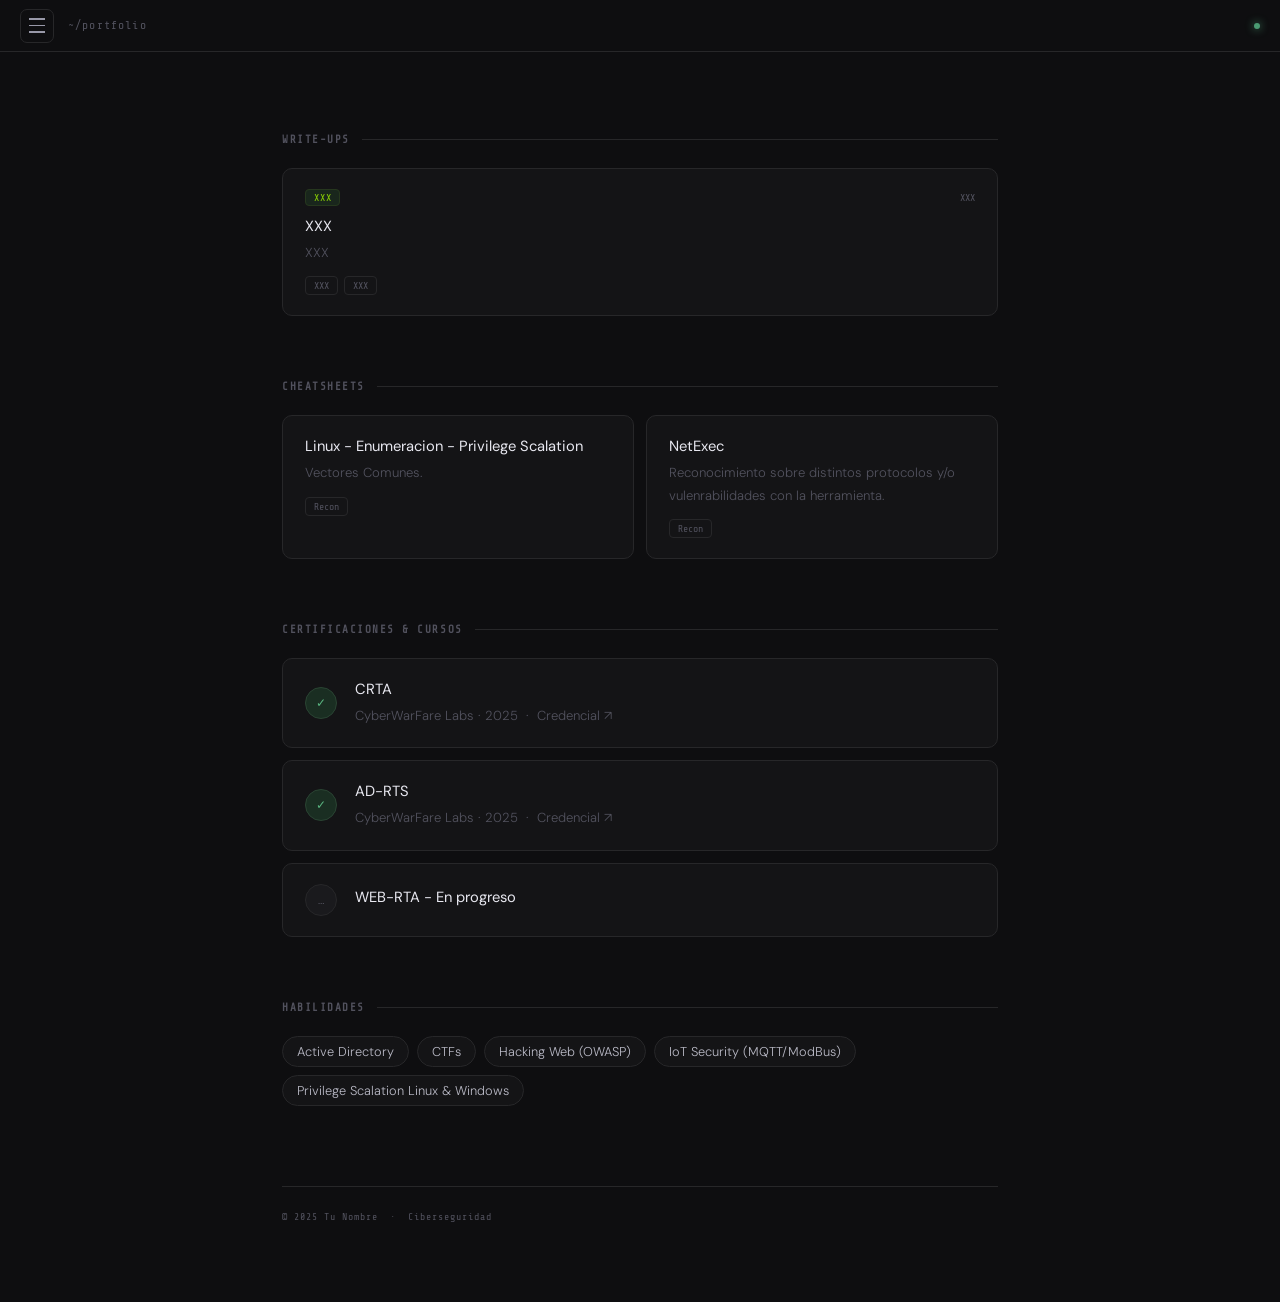
==== index.html @ 37f52266 "Actualizar index.html" ====
<!DOCTYPE html>
<html lang="es">
<head>
  <meta charset="UTF-8" />
  <meta name="viewport" content="width=device-width, initial-scale=1.0"/>
  <title>Cybersecurity Portfolio</title>
  <link href="https://fonts.googleapis.com/css2?family=Share+Tech+Mono&family=DM+Sans:wght@300;400;500&display=swap" rel="stylesheet"/>
  <link rel="stylesheet" href="style.css"/>
</head>
<body>

<!-- HEADER -->
<header>
  <button id="toggle-btn" aria-label="Toggle sidebar">
    <span></span><span></span><span></span>
  </button>
  <span class="header-title">~/portfolio</span>
  <span class="header-dot" title="Disponible"></span>
</header>

<!-- OVERLAY MÓVIL -->
<div id="overlay"></div>
l
<!-- SIDEBAR — perfil completo aquí -->
<aside id="sidebar">

  <!-- Foto + datos personales -->
  <div class="profile-block">
    <div class="avatar-wrap">
      <!-- Cambia src por tu foto: ./foto.jpg o un URL directo -->
      <img href="https://share.google/VNm0wyT3FDMTx9y7B" alt="Avatar" id="avatar" />
    </div>
    <p class="profile-name">zeta</p>
    <p class="profile-role">Student · Cybersecurity Engineering</p>
    <p class="profile-bio">
      Red Team | CTF Player | CCNA | CRTA | AD-RTS | CRT-ID | CRT-COI | Prolab Dante, MiniProlab Mythical
    </p>
  </div>

  <div class="sidebar-divider"></div>

  <!-- Navegación interna -->
  <div class="sidebar-section">
    <p class="sidebar-label">Contenido</p>
    <ul class="sidebar-nav">
      <li><a href="#writeups"        class="nav-link"><span class="ico">✦</span> Write-ups</a></li>
      <li><a href="#cheatsheets"     class="nav-link"><span class="ico">✦</span> Cheatsheets</a></li>
      <li><a href="#certificaciones" class="nav-link"><span class="ico">✦</span> Certificaciones</a></li>
      <li><a href="#habilidades"     class="nav-link"><span class="ico">✦</span> Habilidades</a></li>
    </ul>
  </div>

  <div class="sidebar-divider"></div>

  <!-- Perfiles externos -->
  <div class="sidebar-section">
    <p class="sidebar-label">Perfiles</p>
    <ul class="sidebar-nav">
      <li><a href="https://github.com/ctrl-zeta" target="_blank"><span class="ico ext">↗</span> GitHub</a></li>
      <li><a href="https://linkedin.com/in/zabarburuluis" target="_blank"><span class="ico ext">↗</span> LinkedIn</a></li>
      <li><a href="https://tryhackme.com/p/xyzeta" target="_blank"><span class="ico ext">↗</span> TryHackMe</a></li>
      <li><a href="https://app.hackthebox.com/public/users/2377387" target="_blank"><span class="ico ext">↗</span> HackTheBox</a></li>
    </ul>

  <div class="sidebar-divider"></div>

  <!-- Contacto rápido -->
  <div class="sidebar-section">
    <p class="sidebar-label">Contacto</p>
    <ul class="sidebar-nav">
        <li><a href="mailto:zabarburuargomedaluis@gmail.com"><span class="ico ext"></span>zabarburuargoemdaluis@gmail.com</a></li>
    </ul>
  </div>



</aside>

<!-- CONTENIDO PRINCIPAL -->
<div id="layout">
  <main id="main">

    <!-- WRITE-UPS -->
    <section class="section fade-in" id="writeups">
      <h2 class="section-title">Write-ups</h2>
      <div class="card-grid">

        <a class="card card-link" href="#" target="_blank">
          <div class="card-header">
            <span class="card-platform htb">XXX</span>
            <span class="card-date">XXX</span>
          </div>
          <p class="card-title">XXX</p>
          <p class="card-desc">XXX</p>
          <div class="card-tags">
            <span class="tag">XXX</span>
            <span class="tag">XXX</span>
          </div>
        </a>

      </div>
    </section>

    <!-- CHEATSHEETS -->
    <section class="section fade-in" id="cheatsheets">
      <h2 class="section-title">Cheatsheets</h2>
      <div class="card-grid cols-2">

        <a class="card card-link" href="linux.md" target="_blank">
          <p class="card-title">Linux - Enumeracion - Privilege Scalation</p>
          <p class="card-desc">Vectores Comunes.</p>
          <div class="card-tags"><span class="tag">Recon</span></div>
        </a>

        <a class="card card-link" href="#" target="_blank">
          <p class="card-title">NetExec</p>
          <p class="card-desc">Reconocimiento sobre distintos protocolos y/o vulenrabilidades con la herramienta.</p>
          <div class="card-tags"><span class="tag">Recon</span></div>
        </a>

      </div>
    </section>

    <!-- CERTIFICACIONES -->
    <section class="section fade-in" id="certificaciones">
      <h2 class="section-title">Certificaciones &amp; Cursos</h2>
      <div class="card-grid">

        <div class="card cert-card">
          <span class="cert-badge done">✓</span>
          <div class="cert-right">
            <p class="card-title">CRTA</p>
            <p class="card-desc">CyberWarFare Labs · 2025 &nbsp;·&nbsp; <a href="https://labs.cyberwarfare.live/credential/achievement/68eefeb2cd29f547b669f346" target="_blank" class="cert-link">Credencial ↗</a></p>
          </div>
        </div>

                <div class="card cert-card">
          <span class="cert-badge done">✓</span>
          <div class="cert-right">
            <p class="card-title">AD-RTS</p>
            <p class="card-desc">CyberWarFare Labs · 2025 &nbsp;·&nbsp; <a href="https://labs.cyberwarfare.live/credential/achievement/68e93be6af628a804cb2995f" target="_blank" class="cert-link">Credencial ↗</a></p>
          </div>
        </div>

        <div class="card cert-card">
          <span class="cert-badge pending">…</span>
          <div class="cert-right">
            <p class="card-title">WEB-RTA - En progreso</p>
            <p class="card-desc"></p>
          </div>
        </div>

      </div>
    </section>

    <!-- HABILIDADES -->
    <section class="section fade-in" id="habilidades">
      <h2 class="section-title">Habilidades</h2>
      <div class="skill-list">
        <span class="skill-chip">Active Directory</span>
        <span class="skill-chip">CTFs</span>
        <span class="skill-chip">Hacking Web (OWASP)</span>
        <span class="skill-chip">IoT Security (MQTT/ModBus)</span>
        <span class="skill-chip">Privilege Scalation Linux &amp; Windows</span>
      </div>
    </section>

    <footer>
      <p>© 2025 Tu Nombre &nbsp;·&nbsp; Ciberseguridad</p>
    </footer>

  </main>
</div>

<script src="main.js"></script>
</body>
</html>
---- style.css ----
/* ══════════════════════════════════════
   style.css — Portfolio Ciberseguridad
   ══════════════════════════════════════ */

:root {
  --bg:        #0e0e10;
  --surface:   #141416;
  --surface2:  #1a1a1d;
  --border:    #272729;
  --muted:     #52525e;
  --text:      #b8b8c4;
  --bright:    #e8e8f0;
  --accent:    #9898a8;
  --green:     #4a9a72;
  --sidebar-w: 268px;
  --header-h:  52px;
  --ease:      cubic-bezier(.4, 0, .2, 1);
}

*, *::before, *::after { box-sizing: border-box; margin: 0; padding: 0; }

html { scroll-behavior: smooth; }

body {
  background: var(--bg);
  color: var(--text);
  font-family: 'DM Sans', sans-serif;
  font-weight: 300;
  min-height: 100vh;
  overflow-x: hidden;
}

/* ── SCROLLBAR ── */
::-webkit-scrollbar { width: 4px; }
::-webkit-scrollbar-track { background: transparent; }
::-webkit-scrollbar-thumb { background: var(--border); border-radius: 2px; }

/* ─────────────────────────────
   HEADER
───────────────────────────── */
header {
  position: fixed;
  top: 0; left: 0; right: 0;
  height: var(--header-h);
  background: var(--bg);
  border-bottom: 1px solid var(--border);
  display: flex;
  align-items: center;
  padding: 0 20px;
  gap: 14px;
  z-index: 100;
  backdrop-filter: blur(8px);
}

#toggle-btn {
  background: none;
  border: 1px solid var(--border);
  border-radius: 7px;
  width: 34px; height: 34px;
  cursor: pointer;
  display: flex;
  flex-direction: column;
  justify-content: center;
  align-items: center;
  gap: 5px;
  transition: border-color .25s var(--ease);
  flex-shrink: 0;
}
#toggle-btn:hover { border-color: var(--accent); }

#toggle-btn span {
  display: block;
  width: 16px; height: 1.5px;
  background: var(--accent);
  transition: transform .35s var(--ease), opacity .25s var(--ease);
  transform-origin: center;
}

body.sidebar-open #toggle-btn span:nth-child(1) { transform: translateY(6.5px) rotate(45deg); }
body.sidebar-open #toggle-btn span:nth-child(2) { opacity: 0; transform: scaleX(0); }
body.sidebar-open #toggle-btn span:nth-child(3) { transform: translateY(-6.5px) rotate(-45deg); }

.header-title {
  font-family: 'Share Tech Mono', monospace;
  font-size: .72rem;
  color: var(--muted);
  letter-spacing: .1em;
}

.header-dot {
  width: 6px; height: 6px;
  border-radius: 50%;
  background: var(--green);
  margin-left: auto;
  box-shadow: 0 0 8px var(--green);
  animation: pulse-dot 3s ease-in-out infinite;
}
@keyframes pulse-dot {
  0%, 100% { opacity: 1; }
  50%       { opacity: .4; }
}

/* ─────────────────────────────
   LAYOUT
───────────────────────────── */
#layout {
  display: flex;
  padding-top: var(--header-h);
  min-height: 100vh;
}

/* ─────────────────────────────
   SIDEBAR
───────────────────────────── */
#sidebar {
  position: fixed;
  top: var(--header-h);
  left: 0;
  width: var(--sidebar-w);
  height: calc(100vh - var(--header-h));
  background: var(--surface);
  border-right: 1px solid var(--border);
  overflow-y: auto;
  overflow-x: hidden;
  transform: translateX(calc(-1 * var(--sidebar-w)));
  transition: transform .38s var(--ease);
  z-index: 90;
  display: flex;
  flex-direction: column;
}
body.sidebar-open #sidebar { transform: translateX(0); }

/* Perfil */
.profile-block {
  padding: 28px 20px 22px;
  display: flex;
  flex-direction: column;
  align-items: center;
  text-align: center;
  gap: 10px;
}

.avatar-wrap {
  width: 86px; height: 86px;
  border-radius: 50%;
  border: 1.5px solid var(--border);
  overflow: hidden;
  background: var(--surface2);
  flex-shrink: 0;
  transition: border-color .25s;
}
.avatar-wrap:hover { border-color: var(--accent); }

#avatar {
  width: 100%; height: 100%;
  object-fit: cover;
  display: block;
  /* Placeholder visual si la imagen falla */
  background: var(--surface2);
}

.profile-name {
  font-size: .95rem;
  font-weight: 500;
  color: var(--bright);
  letter-spacing: -.01em;
}

.profile-role {
  font-family: 'Share Tech Mono', monospace;
  font-size: .65rem;
  color: var(--muted);
  letter-spacing: .1em;
}

.profile-bio {
  font-size: .8rem;
  line-height: 1.65;
  color: var(--muted);
  margin-top: 2px;
}

/* Secciones sidebar */
.sidebar-section { padding: 0 16px; margin-bottom: 20px; }

.sidebar-label {
  font-family: 'Share Tech Mono', monospace;
  font-size: .6rem;
  color: var(--muted);
  letter-spacing: .15em;
  text-transform: uppercase;
  margin-bottom: 8px;
  padding: 0 4px;
}

.sidebar-nav { list-style: none; }

.sidebar-nav li a {
  display: flex;
  align-items: center;
  gap: 10px;
  padding: 7px 10px;
  border-radius: 7px;
  color: var(--text);
  text-decoration: none;
  font-size: .85rem;
  transition: background .2s var(--ease), color .2s var(--ease), padding-left .2s var(--ease);
  position: relative;
}
.sidebar-nav li a:hover {
  background: #ffffff07;
  color: var(--bright);
  padding-left: 14px;
}
.sidebar-nav li a.active {
  background: #ffffff09;
  color: var(--bright);
}

.ico {
  font-size: .75rem;
  width: 16px;
  text-align: center;
  opacity: .45;
  transition: opacity .2s;
  flex-shrink: 0;
}
.sidebar-nav li a:hover .ico,
.sidebar-nav li a.active .ico { opacity: .8; }
.ico.ext { opacity: .3; }

.sidebar-divider {
  height: 1px;
  background: var(--border);
  margin: 4px 16px 18px;
  flex-shrink: 0;
}

/* ─────────────────────────────
   MAIN
───────────────────────────── */
#main {
  flex: 1;
  padding: 60px 52px 80px;
  max-width: 820px;
  width: 100%;
  margin: 0 auto;
  transition: margin-left .38s var(--ease);
}
body.sidebar-open #main { margin-left: var(--sidebar-w); }

/* ─────────────────────────────
   FADE-IN AL SCROLL
───────────────────────────── */
.fade-in {
  opacity: 0;
  transform: translateY(18px);
  transition: opacity .55s var(--ease), transform .55s var(--ease);
}
.fade-in.visible { opacity: 1; transform: translateY(0); }

/* ─────────────────────────────
   SECCIONES
───────────────────────────── */
.section { margin-bottom: 64px; }

.section-title {
  font-family: 'Share Tech Mono', monospace;
  font-size: .68rem;
  letter-spacing: .14em;
  color: var(--muted);
  text-transform: uppercase;
  margin-bottom: 22px;
  display: flex;
  align-items: center;
  gap: 12px;
}
.section-title::after {
  content: '';
  flex: 1;
  height: 1px;
  background: var(--border);
}

/* ─────────────────────────────
   CARDS
───────────────────────────── */
.card-grid { display: grid; gap: 12px; }
.card-grid.cols-2 { grid-template-columns: repeat(2, 1fr); }

.card {
  background: var(--surface);
  border: 1px solid var(--border);
  border-radius: 10px;
  padding: 20px 22px;
  transition: border-color .25s var(--ease), background .25s var(--ease), transform .2s var(--ease);
}
.card:hover {
  border-color: #3a3a42;
  background: var(--surface2);
  transform: translateY(-1px);
}

/* Card como enlace */
a.card-link {
  text-decoration: none;
  display: block;
  cursor: pointer;
}
a.card-link:hover .card-title { color: var(--bright); }

.card-header {
  display: flex;
  align-items: center;
  justify-content: space-between;
  margin-bottom: 10px;
}

.card-platform {
  font-family: 'Share Tech Mono', monospace;
  font-size: .62rem;
  padding: 2px 8px;
  border-radius: 4px;
  letter-spacing: .08em;
}
.card-platform.thm { background: #1a2e22; color: #5ab580; border: 1px solid #2a4433; }
.card-platform.htb { background: #1a2a1e; color: #9fef00; border: 1px solid #2a3e20; opacity: .85; }

.card-date {
  font-family: 'Share Tech Mono', monospace;
  font-size: .62rem;
  color: var(--muted);
}

.card-title {
  font-size: .92rem;
  color: var(--bright);
  font-weight: 400;
  margin-bottom: 6px;
  transition: color .2s;
}

.card-desc {
  font-size: .82rem;
  color: var(--muted);
  line-height: 1.7;
}

.card-tags { display: flex; gap: 6px; flex-wrap: wrap; margin-top: 12px; }
.tag {
  font-family: 'Share Tech Mono', monospace;
  font-size: .62rem;
  padding: 3px 8px;
  border-radius: 4px;
  border: 1px solid var(--border);
  color: var(--muted);
}

/* ─────────────────────────────
   CERTIFICACIONES
───────────────────────────── */
.cert-card {
  display: flex;
  align-items: center;
  gap: 18px;
}

.cert-badge {
  font-family: 'Share Tech Mono', monospace;
  font-size: .75rem;
  width: 32px; height: 32px;
  border-radius: 50%;
  display: flex;
  align-items: center;
  justify-content: center;
  flex-shrink: 0;
}
.cert-badge.done    { background: #1a2e22; color: #5ab580; border: 1px solid #2a4433; }
.cert-badge.pending { background: var(--surface2); color: var(--muted); border: 1px solid var(--border); }

.cert-right { flex: 1; }

.cert-link {
  color: var(--muted);
  text-decoration: none;
  font-size: .82rem;
  transition: color .2s;
}
.cert-link:hover { color: var(--bright); }

/* ─────────────────────────────
   HABILIDADES
───────────────────────────── */
.skill-list { display: flex; flex-wrap: wrap; gap: 8px; }

.skill-chip {
  font-size: .8rem;
  padding: 6px 14px;
  border-radius: 20px;
  border: 1px solid var(--border);
  color: var(--text);
  background: var(--surface);
  transition: border-color .2s, color .2s;
}
.skill-chip:hover { border-color: var(--accent); color: var(--bright); }

/* ─────────────────────────────
   FOOTER
───────────────────────────── */
footer {
  margin-top: 80px;
  padding-top: 24px;
  border-top: 1px solid var(--border);
  font-family: 'Share Tech Mono', monospace;
  font-size: .62rem;
  color: var(--muted);
  letter-spacing: .1em;
}

/* ─────────────────────────────
   OVERLAY MÓVIL
───────────────────────────── */
#overlay {
  display: none;
  position: fixed;
  inset: 0;
  background: rgba(0,0,0,.55);
  z-index: 80;
  opacity: 0;
  transition: opacity .3s var(--ease);
}
body.sidebar-open #overlay {
  opacity: 1;
}

/* ─────────────────────────────
   RESPONSIVE
───────────────────────────── */
@media (max-width: 700px) {
  #main { padding: 44px 22px 60px; }
  .card-grid.cols-2 { grid-template-columns: 1fr; }
  body.sidebar-open #main { margin-left: 0; }
  body.sidebar-open #overlay { display: block; }
}
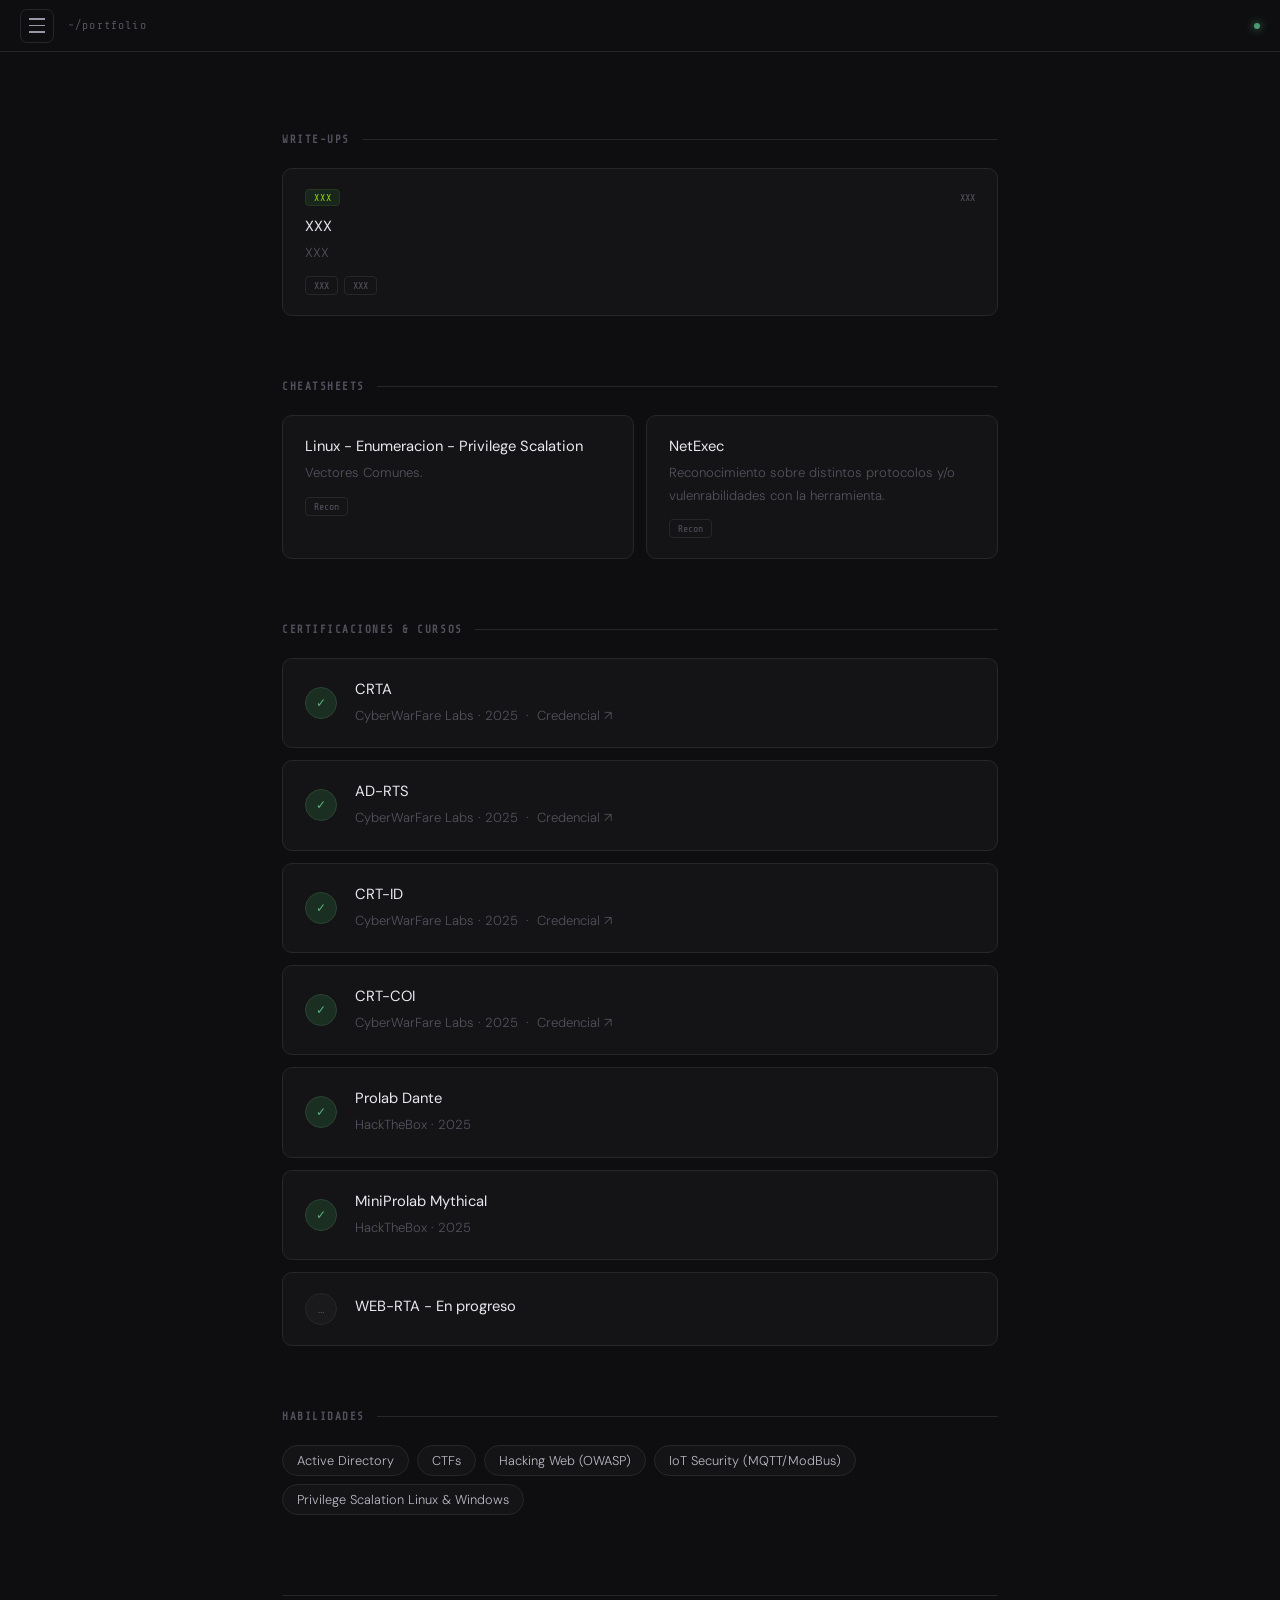
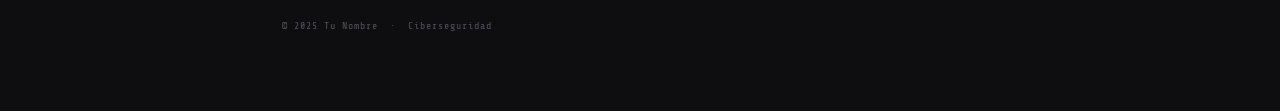
==== commit 604eeef8: "Update index.html" ====
--- a/index.html
+++ b/index.html
@@ -28,7 +28,7 @@
   <div class="profile-block">
     <div class="avatar-wrap">
       <!-- Cambia src por tu foto: ./foto.jpg o un URL directo -->
-      <img href="https://share.google/VNm0wyT3FDMTx9y7B" alt="Avatar" id="avatar" />
+      <img src="23a9e75008cd9121e22a58755a11b042.jpg" alt="Avatar" id="avatar" />
     </div>
     <p class="profile-name">zeta</p>
     <p class="profile-role">Student · Cybersecurity Engineering</p>
@@ -72,8 +72,6 @@
     </ul>
   </div>
 
-
-
 </aside>
 
 <!-- CONTENIDO PRINCIPAL -->
@@ -134,7 +132,7 @@
           </div>
         </div>
 
-                <div class="card cert-card">
+        <div class="card cert-card">
           <span class="cert-badge done">✓</span>
           <div class="cert-right">
             <p class="card-title">AD-RTS</p>
@@ -142,6 +140,38 @@
           </div>
         </div>
 
+        <div class="card cert-card">
+          <span class="cert-badge done">✓</span>
+          <div class="cert-right">
+            <p class="card-title">CRT-ID</p>
+            <p class="card-desc">CyberWarFare Labs · 2025 &nbsp;·&nbsp; <a href="https://labs.cyberwarfare.live/credential/achievement/68f66a1e29a45c6e4bac82c9" target="_blank" class="cert-link">Credencial ↗</a></p>
+          </div>
+        </div>
+
+        <div class="card cert-card">
+          <span class="cert-badge done">✓</span>
+          <div class="cert-right">
+            <p class="card-title">CRT-COI</p>
+            <p class="card-desc">CyberWarFare Labs · 2025 &nbsp;·&nbsp; <a href="https://labs.cyberwarfare.live/credential/achievement/68f4c3b32e1ff651b77a8900" target="_blank" class="cert-link">Credencial ↗</a></p>
+          </div>
+        </div>
+
+        <div class="card cert-card">
+          <span class="cert-badge done">✓</span>
+          <div class="cert-right">
+            <p class="card-title">Prolab Dante</p>
+            <p class="card-desc">HackTheBox · 2025</p>
+          </div>
+        </div>
+
+        <div class="card cert-card">
+          <span class="cert-badge done">✓</span>
+          <div class="cert-right">
+            <p class="card-title">MiniProlab Mythical</p>
+            <p class="card-desc">HackTheBox · 2025</p>
+          </div>
+        </div>
+        
         <div class="card cert-card">
           <span class="cert-badge pending">…</span>
           <div class="cert-right">
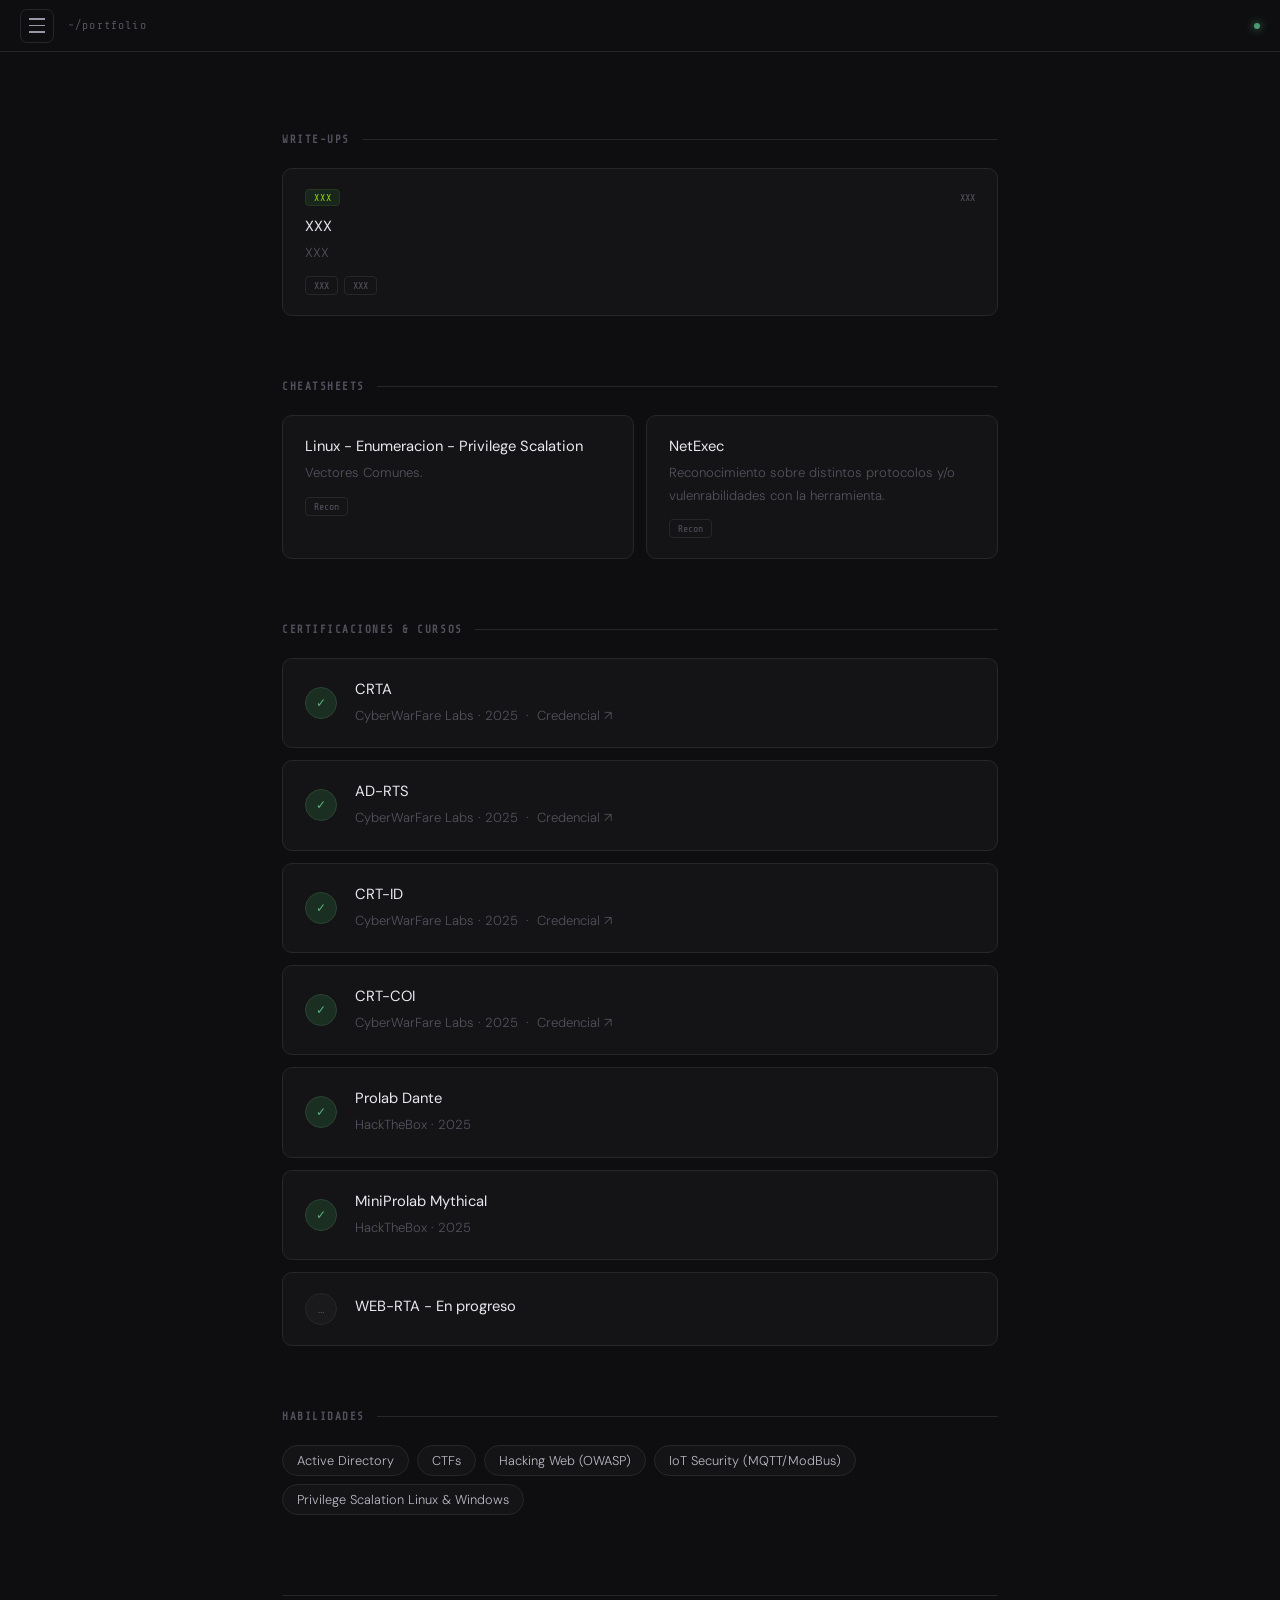
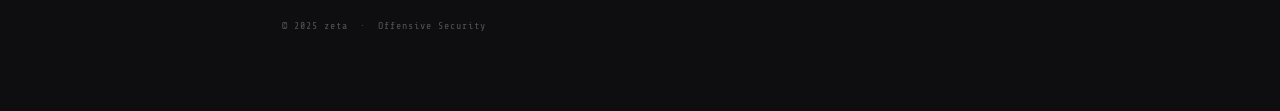
==== commit 2002bb85: "Actualizar index.html" ====
--- a/index.html
+++ b/index.html
@@ -27,7 +27,6 @@
   <!-- Foto + datos personales -->
   <div class="profile-block">
     <div class="avatar-wrap">
-      <!-- Cambia src por tu foto: ./foto.jpg o un URL directo -->
       <img src="23a9e75008cd9121e22a58755a11b042.jpg" alt="Avatar" id="avatar" />
     </div>
     <p class="profile-name">zeta</p>
@@ -68,7 +67,7 @@
   <div class="sidebar-section">
     <p class="sidebar-label">Contacto</p>
     <ul class="sidebar-nav">
-        <li><a href="mailto:zabarburuargomedaluis@gmail.com"><span class="ico ext"></span>zabarburuargoemdaluis@gmail.com</a></li>
+        <li><a href="mailto:zabarburuargomedaluis@gmail.com"><span class="ico ext"></span>zabarburuargomedar@gmail.com</a></li>
     </ul>
   </div>
 
@@ -104,13 +103,13 @@
       <h2 class="section-title">Cheatsheets</h2>
       <div class="card-grid cols-2">
 
-        <a class="card card-link" href="linux.md" target="_blank">
+        <a class="card card-link" href="linux.html" target="_blank">
           <p class="card-title">Linux - Enumeracion - Privilege Scalation</p>
           <p class="card-desc">Vectores Comunes.</p>
           <div class="card-tags"><span class="tag">Recon</span></div>
         </a>
 
-        <a class="card card-link" href="#" target="_blank">
+        <a class="card card-link" href="nxc.html" target="_blank">
           <p class="card-title">NetExec</p>
           <p class="card-desc">Reconocimiento sobre distintos protocolos y/o vulenrabilidades con la herramienta.</p>
           <div class="card-tags"><span class="tag">Recon</span></div>
@@ -196,7 +195,7 @@
     </section>
 
     <footer>
-      <p>© 2025 Tu Nombre &nbsp;·&nbsp; Ciberseguridad</p>
+      <p>© 2025 zeta &nbsp;·&nbsp; Offensive Security
     </footer>
 
   </main>
--- a/style.css
+++ b/style.css
@@ -1,5 +1,6 @@
 /* ══════════════════════════════════════
    style.css — Portfolio Ciberseguridad
+   Incluye estilos base + páginas doc
    ══════════════════════════════════════ */
 
 :root {
@@ -442,3 +443,203 @@
   body.sidebar-open #main { margin-left: 0; }
   body.sidebar-open #overlay { display: block; }
 }
+
+/* ─────────────────────────────
+   PÁGINAS DE DOCUMENTACIÓN
+   (cheatsheets, write-ups, etc.)
+───────────────────────────── */
+
+/* Cabecera del documento */
+.doc-header { margin-bottom: 52px; }
+.doc-header .hero-tag { margin-bottom: 12px; }
+.doc-header h1 {
+  font-size: clamp(1.6rem, 4vw, 2.4rem);
+  font-weight: 300;
+  color: var(--bright);
+  letter-spacing: -.02em;
+  line-height: 1.2;
+}
+.doc-header p {
+  font-size: .88rem;
+  color: var(--muted);
+  margin-top: 10px;
+  line-height: 1.6;
+}
+
+/* Breadcrumb */
+.breadcrumb {
+  font-family: 'Share Tech Mono', monospace;
+  font-size: .65rem;
+  color: var(--muted);
+  margin-bottom: 28px;
+  display: flex;
+  align-items: center;
+  gap: 8px;
+}
+.breadcrumb a {
+  color: var(--muted);
+  text-decoration: none;
+  transition: color .2s;
+}
+.breadcrumb a:hover { color: var(--text); }
+.breadcrumb span { opacity: .4; }
+
+/* Grupo / sección de contenido */
+.cs-group { margin-bottom: 56px; }
+
+.cs-group-title {
+  font-family: 'Share Tech Mono', monospace;
+  font-size: .68rem;
+  letter-spacing: .14em;
+  color: var(--muted);
+  text-transform: uppercase;
+  margin-bottom: 18px;
+  display: flex;
+  align-items: center;
+  gap: 12px;
+}
+.cs-group-title::after {
+  content: '';
+  flex: 1;
+  height: 1px;
+  background: var(--border);
+}
+
+/* Lista de comandos */
+.cmd-list { display: flex; flex-direction: column; gap: 10px; }
+
+.cmd-item {
+  background: var(--surface);
+  border: 1px solid var(--border);
+  border-radius: 9px;
+  padding: 14px 18px;
+  transition: border-color .22s var(--ease), background .22s var(--ease);
+}
+.cmd-item:hover {
+  border-color: #3a3a42;
+  background: var(--surface2);
+}
+
+.cmd-code {
+  font-family: 'Share Tech Mono', monospace;
+  font-size: .8rem;
+  color: #a0c8a0;
+  margin-bottom: 6px;
+  word-break: break-all;
+  display: flex;
+  align-items: flex-start;
+  gap: 8px;
+}
+.cmd-code::before {
+  content: '$';
+  color: var(--muted);
+  flex-shrink: 0;
+  margin-top: 1px;
+}
+
+.cmd-desc {
+  font-size: .82rem;
+  color: var(--muted);
+  line-height: 1.65;
+}
+
+/* Código inline dentro de descripciones */
+.cmd-desc code, .callout code {
+  font-family: 'Share Tech Mono', monospace;
+  font-size: .78rem;
+  color: #a0c8a0;
+}
+
+/* Sub-opciones de un comando */
+.cmd-sub {
+  margin-top: 8px;
+  padding-top: 8px;
+  border-top: 1px solid var(--border);
+  display: flex;
+  flex-direction: column;
+  gap: 5px;
+}
+.cmd-sub-item {
+  display: flex;
+  gap: 10px;
+  align-items: baseline;
+  font-size: .8rem;
+}
+.cmd-sub-item code {
+  font-family: 'Share Tech Mono', monospace;
+  color: #8ab8b0;
+  font-size: .76rem;
+  flex-shrink: 0;
+}
+.cmd-sub-item span { color: var(--muted); line-height: 1.55; }
+
+/* Nota / callout */
+.callout {
+  background: var(--surface);
+  border: 1px solid var(--border);
+  border-left: 3px solid #4a6a58;
+  border-radius: 0 9px 9px 0;
+  padding: 14px 18px;
+  margin-bottom: 10px;
+}
+.callout p {
+  font-size: .82rem;
+  color: var(--muted);
+  line-height: 1.65;
+}
+.callout strong { color: var(--text); }
+
+/* Grid de herramientas / links externos */
+.tool-grid { display: flex; flex-direction: column; gap: 8px; }
+
+.tool-link {
+  display: flex;
+  align-items: center;
+  gap: 10px;
+  padding: 12px 18px;
+  background: var(--surface);
+  border: 1px solid var(--border);
+  border-radius: 9px;
+  text-decoration: none;
+  color: var(--text);
+  font-size: .84rem;
+  transition: border-color .22s var(--ease), color .22s var(--ease), background .22s var(--ease);
+}
+.tool-link:hover {
+  border-color: #3a3a42;
+  background: var(--surface2);
+  color: var(--bright);
+}
+.tool-link .tool-ico {
+  font-family: 'Share Tech Mono', monospace;
+  font-size: .6rem;
+  color: var(--muted);
+  flex-shrink: 0;
+}
+.tool-link .tool-name {
+  font-family: 'Share Tech Mono', monospace;
+  font-size: .75rem;
+  color: #8ab8b0;
+  flex-shrink: 0;
+}
+.tool-link .tool-arrow {
+  color: var(--muted);
+  font-size: .8rem;
+  margin-left: auto;
+}
+
+/* Badges de plataforma (THM, HTB…) reutilizables */
+.badge {
+  font-family: 'Share Tech Mono', monospace;
+  font-size: .62rem;
+  padding: 2px 8px;
+  border-radius: 4px;
+  letter-spacing: .06em;
+}
+.badge-thm { background: #1a2e22; color: #5ab580; border: 1px solid #2a4433; }
+.badge-htb { background: #1a2a1e; color: #9fef00; border: 1px solid #2a3e20; opacity: .85; }
+.badge-ctf { background: #1e1e2a; color: #8888cc; border: 1px solid #2e2e44; }
+
+/* Utilidades */
+.mt-tool    { margin-top: 14px; }
+.callout-mt { margin-top: 12px; }
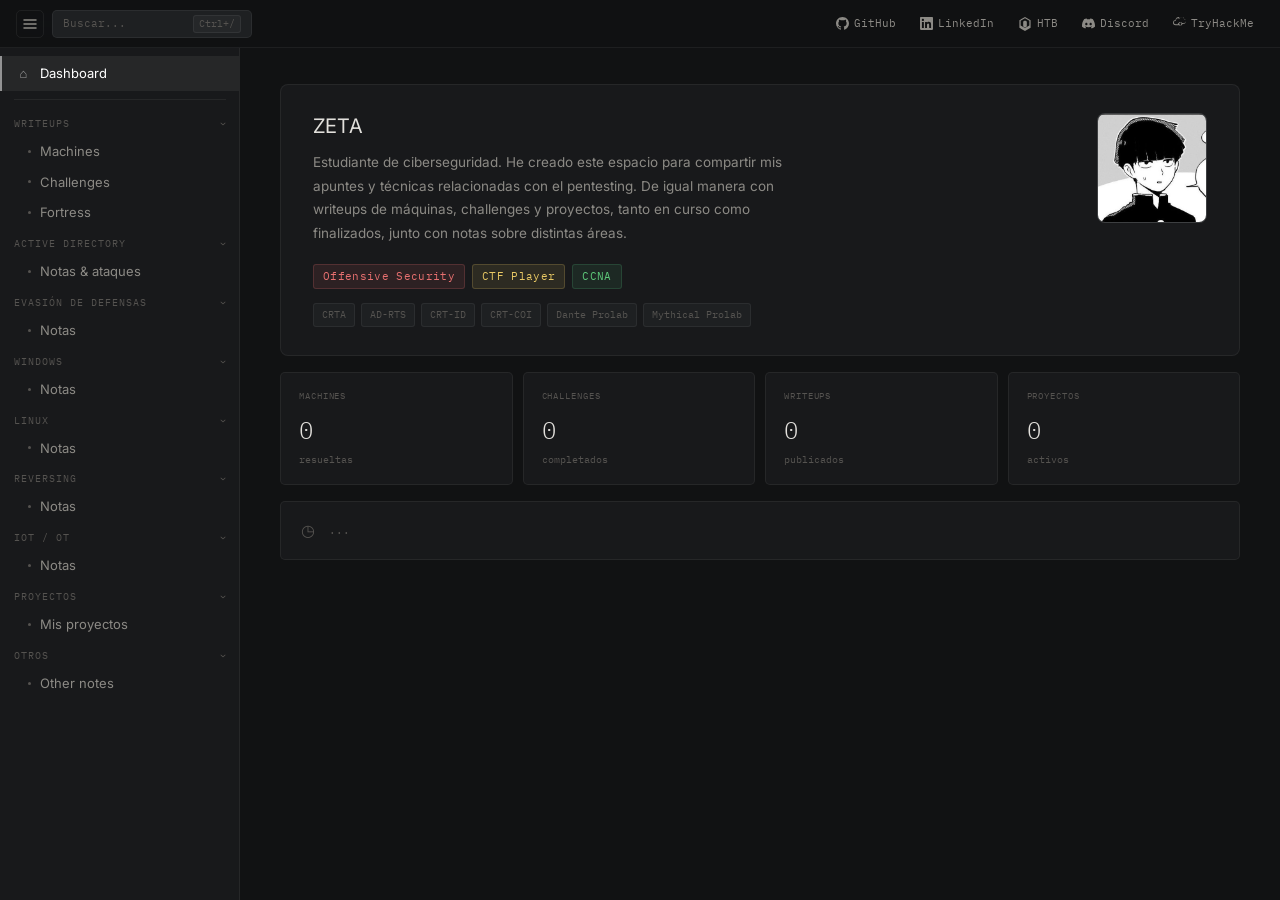
==== commit bacfe2b9: "Create index.html" ====
--- a/index.html
+++ b/index.html
@@ -1,206 +1,753 @@
 <!DOCTYPE html>
 <html lang="es">
 <head>
-  <meta charset="UTF-8" />
-  <meta name="viewport" content="width=device-width, initial-scale=1.0"/>
-  <title>Cybersecurity Portfolio</title>
-  <link href="https://fonts.googleapis.com/css2?family=Share+Tech+Mono&family=DM+Sans:wght@300;400;500&display=swap" rel="stylesheet"/>
-  <link rel="stylesheet" href="style.css"/>
+<meta charset="UTF-8">
+<meta name="viewport" content="width=device-width, initial-scale=1.0">
+<title>zeta — Notes</title>
+<link rel="icon" type="image/png" href="[data-uri]">
+<link rel="preconnect" href="https://fonts.googleapis.com">
+<link rel="preconnect" href="https://fonts.gstatic.com" crossorigin>
+<link href="https://fonts.googleapis.com/css2?family=Inter:wght@300;400;500;600&family=IBM+Plex+Mono:wght@300;400;500&display=swap" rel="stylesheet">
+<style>
+:root {
+  --bg:       #111213;
+  --bg2:      #18191b;
+  --bg3:      #1e2022;
+  --bg4:      #252729;
+  --border:   rgba(255,255,255,0.06);
+  --border2:  rgba(255,255,255,0.11);
+  --text:     #e2e0dc;
+  --text2:    #8c8a85;
+  --text3:    #555350;
+  --accent:   #4fb8a0;
+  --accent-d: rgba(79,184,160,0.08);
+  --red:      #e87070;
+  --red-d:    rgba(232,112,112,0.1);
+  --blue:     #6fa8dc;
+  --blue-d:   rgba(111,168,220,0.1);
+  --sw: 240px;
+  --th: 48px;
+  --r: 5px;
+  --fi: 'Inter', -apple-system, BlinkMacSystemFont, sans-serif;
+  --fm: 'IBM Plex Mono', 'Courier New', monospace;
+}
+*, *::before, *::after { box-sizing: border-box; margin: 0; padding: 0; }
+html { font-size: 15px; }
+body {
+  background: var(--bg);
+  color: var(--text);
+  font-family: var(--fi);
+  font-size: 15px;
+  line-height: 1.6;
+  min-height: 100vh;
+  overflow-x: hidden;
+}
+
+/* ── TOPBAR ── */
+.topbar {
+  position: fixed;
+  top: 0; left: 0; right: 0;
+  height: var(--th);
+  background: rgba(17,18,19,0.97);
+  backdrop-filter: blur(10px);
+  border-bottom: 1px solid var(--border);
+  display: flex;
+  align-items: center;
+  padding: 0 16px;
+  gap: 8px;
+  z-index: 300;
+}
+
+.tb-toggle {
+  flex-shrink: 0;
+  background: none;
+  border: 1px solid var(--border);
+  color: var(--text2);
+  width: 28px; height: 28px;
+  border-radius: var(--r);
+  cursor: pointer;
+  display: flex; align-items: center; justify-content: center;
+  transition: all 0.15s;
+}
+.tb-toggle:hover { border-color: var(--border2); color: var(--text); background: var(--bg3); }
+
+.tb-logo {
+  font-family: var(--fm);
+  font-size: 12px;
+  color: var(--text2);
+  white-space: nowrap;
+  flex-shrink: 0;
+}
+.tb-logo b { color: var(--text); font-weight: 400; }
+
+.tb-search {
+  display: flex; align-items: center; gap: 7px;
+  background: var(--bg3);
+  border: 1px solid var(--border);
+  border-radius: var(--r);
+  padding: 0 10px;
+  height: 28px;
+  width: 200px;
+  flex-shrink: 0;
+  cursor: text;
+  transition: border-color 0.15s;
+}
+.tb-search:hover { border-color: var(--border2); }
+.tb-search span { font-family: var(--fm); font-size: 11px; color: var(--text3); flex: 1; }
+.tb-search kbd {
+  font-family: var(--fm); font-size: 10px; color: var(--text3);
+  background: var(--bg4); border: 1px solid var(--border);
+  border-radius: 3px; padding: 0 5px;
+}
+
+/* push links to right */
+.tb-spacer { flex: 1; }
+
+.tb-links { display: flex; gap: 4px; }
+.tb-link {
+  display: flex; align-items: center; gap: 5px;
+  font-family: var(--fm); font-size: 11px;
+  color: var(--text2);
+  text-decoration: none;
+  padding: 4px 9px;
+  border-radius: var(--r);
+  border: 1px solid transparent;
+  transition: all 0.15s;
+  white-space: nowrap;
+}
+.tb-link:hover { color: var(--text); background: var(--bg3); border-color: var(--border); }
+.tb-link svg { flex-shrink: 0; }
+
+.tb-sep { width: 1px; height: 20px; background: var(--border); flex-shrink: 0; }
+
+.tb-avatar {
+  width: 28px; height: 28px;
+  border-radius: 50%;
+  background: var(--bg4);
+  border: 1px solid var(--border2);
+  display: flex; align-items: center; justify-content: center;
+  font-family: var(--fm); font-size: 11px; color: var(--accent);
+  overflow: hidden; cursor: pointer; flex-shrink: 0;
+}
+.tb-avatar img { width: 100%; height: 100%; object-fit: cover; display: none; }
+
+.tb-uname {
+  font-family: var(--fm); font-size: 12px; color: var(--text2);
+  white-space: nowrap; flex-shrink: 0;
+}
+
+/* ── LAYOUT ── */
+.layout { display: flex; min-height: 100vh; }
+
+/* ── SIDEBAR ── */
+.sidebar {
+  position: fixed;
+  top: 0; left: 0;
+  width: var(--sw);
+  height: 100vh;
+  background: var(--bg2);
+  border-right: 1px solid var(--border);
+  overflow-y: auto; overflow-x: hidden;
+  transition: width 0.22s ease, opacity 0.18s ease;
+  z-index: 100;
+  scrollbar-width: thin;
+  scrollbar-color: var(--border2) transparent;
+}
+.sidebar.collapsed { width: 0; opacity: 0; pointer-events: none; }
+.sidebar-inner { width: var(--sw); padding: 0 0 40px; }
+
+/* top nav items (Dashboard) */
+.s-nav {
+  display: flex; align-items: center; gap: 9px;
+  padding: 7px 14px;
+  font-size: 13px; color: var(--text2);
+  text-decoration: none;
+  cursor: pointer;
+  transition: all 0.12s;
+  border-left: 2px solid transparent;
+}
+.s-nav:hover { color: var(--text); background: rgba(255,255,255,0.03); }
+.s-nav.active { color: #ffffff; background: rgba(255,255,255,0.06); border-left-color: rgba(255,255,255,0.5); }
+.s-nav-icon { font-size: 13px; width: 15px; text-align: center; opacity: 0.55; flex-shrink: 0; }
+
+.s-div { height: 1px; background: var(--border); margin: 8px 14px; }
+
+/* section headers */
+.s-head {
+  display: flex; align-items: center;
+  padding: 8px 14px 4px;
+  cursor: pointer; user-select: none;
+}
+.s-head-label {
+  font-family: var(--fm);
+  font-size: 10px; letter-spacing: 0.1em;
+  text-transform: uppercase; color: var(--text3);
+  flex: 1;
+}
+.s-head-chev { color: var(--text3); font-size: 10px; transition: transform 0.18s; }
+.s-sec.open .s-head-chev { transform: rotate(90deg); }
+
+.s-items { display: none; }
+.s-sec.open .s-items { display: block; }
+
+/* sub items */
+.s-item {
+  display: flex; align-items: center; gap: 9px;
+  padding: 5px 14px 5px 26px;
+  font-size: 13px; color: var(--text2);
+  text-decoration: none; cursor: pointer;
+  transition: all 0.12s;
+  border-left: 2px solid transparent;
+}
+.s-item:hover { color: var(--text); background: rgba(255,255,255,0.025); }
+.s-item.active { color: #ffffff; background: rgba(255,255,255,0.06); border-left-color: rgba(255,255,255,0.45); }
+.s-dot { width: 3px; height: 3px; border-radius: 50%; background: var(--text3); flex-shrink: 0; }
+.s-item.active .s-dot { background: #ffffff; }
+
+/* ── MAIN ── */
+.main { margin-left: var(--sw); padding-top: var(--th); flex: 1; transition: margin-left 0.22s ease; min-width: 0; }
+.main.full { margin-left: 0; }
+
+.page { display: none; padding: 36px 40px; animation: fi 0.2s ease; }
+.page.active { display: block; }
+@keyframes fi { from { opacity:0; transform:translateY(5px); } to { opacity:1; transform:none; } }
+
+/* ── DASHBOARD ── */
+.dash-path {
+  font-family: var(--fm); font-size: 11px;
+  color: var(--text3); margin-bottom: 24px;
+}
+.dash-path span { color: var(--text2); }
+
+/* Hero card */
+.hero {
+  background: var(--bg2);
+  border: 1px solid var(--border);
+  border-radius: 8px;
+  padding: 28px 32px;
+  margin-bottom: 16px;
+  display: flex;
+  gap: 28px;
+  align-items: flex-start;
+}
+
+.hero-body { flex: 1; min-width: 0; }
+
+.hero-name {
+  font-size: 22px;
+  font-weight: 400;
+  color: var(--text);
+  margin-bottom: 12px;
+  line-height: 1.3;
+}
+.hero-name strong { font-weight: 600; }
+
+.hero-bio {
+  font-size: 13.5px;
+  color: var(--text2);
+  line-height: 1.75;
+  margin-bottom: 18px;
+  max-width: 480px;
+}
+
+.hero-tags { display: flex; flex-wrap: wrap; gap: 7px; margin-bottom: 20px; }
+.tag {
+  font-family: var(--fm); font-size: 11px;
+  padding: 3px 9px; border-radius: 3px;
+  letter-spacing: 0.03em;
+}
+.tag-g { background: rgba(79,184,160,0.1); color: #5ec9ae; border: 1px solid rgba(79,184,160,0.18); }
+.tag-r { background: var(--red-d); color: var(--red); border: 1px solid rgba(232,112,112,0.18); }
+.tag-b { background: var(--blue-d); color: var(--blue); border: 1px solid rgba(111,168,220,0.18); }
+
+/* Avatar side */
+.hero-side {
+  flex-shrink: 0;
+  display: flex; flex-direction: column;
+  align-items: center; gap: 8px;
+}
+.h-avatar {
+  width: 110px; height: 110px; border-radius: 8px;
+  background: var(--bg4);
+  border: 1px solid var(--border2);
+  display: flex; align-items: center; justify-content: center;
+  font-family: var(--fm); font-size: 20px; color: var(--accent);
+  overflow: hidden;
+}
+.h-avatar img { width: 100%; height: 100%; object-fit: cover; display: none; }
+.h-cert { font-family: var(--fm); font-size: 9px; color: var(--text3); letter-spacing: 0.05em; text-align: center; line-height: 1.5; }
+
+/* Stats */
+.stats { display: grid; grid-template-columns: repeat(4,1fr); gap: 10px; margin-bottom: 16px; }
+.stat {
+  background: var(--bg2); border: 1px solid var(--border);
+  border-radius: var(--r); padding: 16px 18px;
+  transition: border-color 0.15s;
+}
+.stat:hover { border-color: var(--border2); }
+.stat-lbl { font-family: var(--fm); font-size: 9px; letter-spacing: 0.1em; text-transform: uppercase; color: var(--text3); margin-bottom: 8px; }
+.stat-val { font-family: var(--fm); font-size: 24px; font-weight: 300; color: var(--text); }
+.stat-sub { font-family: var(--fm); font-size: 10px; color: var(--text3); margin-top: 2px; }
+
+/* Notice */
+.notice {
+  background: var(--bg2); border: 1px solid var(--border);
+  border-radius: var(--r); padding: 16px 20px;
+  display: flex; align-items: center; gap: 14px;
+}
+.notice-icon { color: var(--text3); font-size: 16px; flex-shrink: 0; }
+.notice-txt { font-family: var(--fm); font-size: 11px; color: var(--text3); line-height: 1.6; }
+.notice-txt span { color: var(--accent); opacity: 0.65; }
+
+/* ── INNER PAGES ── */
+.ph { margin-bottom: 28px; padding-bottom: 18px; border-bottom: 1px solid var(--border); }
+.breadcr { font-family: var(--fm); font-size: 11px; color: var(--text3); margin-bottom: 8px; }
+.breadcr span { color: var(--text2); }
+.ptitle { font-size: 20px; font-weight: 600; color: var(--text); margin-bottom: 4px; }
+.psub { font-family: var(--fm); font-size: 11px; color: var(--text3); }
+
+.empty {
+  text-align: center; padding: 56px 32px;
+  border: 1px dashed var(--border); border-radius: 8px;
+  background: var(--bg2);
+}
+.empty-icon { font-size: 28px; opacity: 0.2; margin-bottom: 12px; }
+.empty-t { font-family: var(--fm); font-size: 12px; color: var(--text2); margin-bottom: 4px; }
+.empty-s { font-family: var(--fm); font-size: 11px; color: var(--text3); }
+
+::-webkit-scrollbar { width: 5px; }
+::-webkit-scrollbar-track { background: transparent; }
+::-webkit-scrollbar-thumb { background: var(--border2); border-radius: 3px; }
+
+@media (max-width: 680px) {
+  .page { padding: 24px 16px; }
+  .stats { grid-template-columns: repeat(2,1fr); }
+  .hero { flex-direction: column-reverse; align-items: flex-start; }
+}
+
+/* ── TOGGLE ICON ANIMATION ── */
+.tog-arrow { opacity: 0; transform-origin: 7px 7px; transform: scale(0.5); transition: opacity 0.22s ease, transform 0.22s ease; }
+.tog-line { transform-origin: 7px 7px; transition: transform 0.22s ease, opacity 0.15s ease; }
+.tog-line1 { transition-delay: 0.02s; }
+.tog-line2 { transition-delay: 0s; }
+.tog-line3 { transition-delay: 0.04s; }
+
+.sidebar-closed .tog-line1 { transform: translateY(4px) rotate(0deg); opacity: 0; }
+.sidebar-closed .tog-line2 { transform: scaleX(0); opacity: 0; }
+.sidebar-closed .tog-line3 { transform: translateY(-4px) rotate(0deg); opacity: 0; }
+.sidebar-closed .tog-arrow { opacity: 1; transform: scale(1); transition-delay: 0.1s; }
+
+/* ── NOTE CARDS ── */
+.note-cards { display: flex; flex-direction: column; gap: 12px; margin-top: 4px; }
+.note-card {
+  display: flex; align-items: stretch;
+  background: var(--bg2); border: 1px solid var(--border);
+  border-radius: 8px; overflow: hidden;
+  text-decoration: none; cursor: pointer;
+  transition: border-color 0.18s, transform 0.15s;
+}
+.note-card:hover { border-color: var(--border2); transform: translateY(-1px); }
+.note-card-body { flex: 1; padding: 18px 20px; }
+.note-card-cat { font-family: var(--fm); font-size: 10px; letter-spacing: 0.08em; text-transform: uppercase; color: var(--text3); margin-bottom: 6px; }
+.note-card-title { font-size: 15px; font-weight: 600; color: var(--text); margin-bottom: 6px; }
+.note-card-desc { font-size: 12.5px; color: var(--text3); line-height: 1.6; }
+.note-card-footer { display: flex; align-items: center; gap: 8px; margin-top: 12px; }
+.note-card-tag { font-family: var(--fm); font-size: 10px; padding: 2px 7px; border-radius: 3px; background: var(--bg3); border: 1px solid var(--border); color: var(--text3); }
+.note-card-img {
+  width: 110px; flex-shrink: 0;
+  background: var(--bg3);
+  display: flex; align-items: center; justify-content: center;
+  border-left: 1px solid var(--border);
+  font-size: 28px; color: var(--text3);
+  padding: 16px;
+}
+.note-card-img svg { opacity: 0.35; }
+</style>
 </head>
 <body>
 
-<!-- HEADER -->
-<header>
-  <button id="toggle-btn" aria-label="Toggle sidebar">
-    <span></span><span></span><span></span>
-  </button>
-  <span class="header-title">~/portfolio</span>
-  <span class="header-dot" title="Disponible"></span>
+<header class="topbar">
+  <button class="tb-toggle" id="togBtn" title="Toggle sidebar">
+  <svg id="togIcon" width="14" height="14" viewBox="0 0 14 14" fill="none" xmlns="http://www.w3.org/2000/svg">
+    <line class="tog-line tog-line1" x1="1" y1="3" x2="13" y2="3" stroke="currentColor" stroke-width="1.5" stroke-linecap="round"/>
+    <line class="tog-line tog-line2" x1="1" y1="7" x2="13" y2="7" stroke="currentColor" stroke-width="1.5" stroke-linecap="round"/>
+    <line class="tog-line tog-line3" x1="1" y1="11" x2="13" y2="11" stroke="currentColor" stroke-width="1.5" stroke-linecap="round"/>
+    <rect class="tog-arrow" x="2" y="2" width="10" height="10" rx="2" fill="none" stroke="currentColor" stroke-width="1.5"/>
+  </svg>
+</button>
+  <div class="tb-search">
+    <span>Buscar...</span>
+    <kbd>Ctrl+/</kbd>
+  </div>
+  <div class="tb-spacer"></div>
+  <nav class="tb-links">
+    <a href="https://github.com/ctrl-zeta" target="_blank" class="tb-link">
+      <svg width="13" height="13" viewBox="0 0 24 24" fill="currentColor"><path d="M12 0C5.37 0 0 5.37 0 12c0 5.3 3.438 9.8 8.205 11.385.6.113.82-.258.82-.577 0-.285-.01-1.04-.015-2.04-3.338.724-4.042-1.61-4.042-1.61-.546-1.385-1.335-1.755-1.335-1.755-1.087-.744.084-.729.084-.729 1.205.084 1.838 1.236 1.838 1.236 1.07 1.835 2.809 1.305 3.495.998.108-.776.417-1.305.76-1.605-2.665-.3-5.466-1.332-5.466-5.93 0-1.31.465-2.38 1.235-3.22-.135-.303-.54-1.523.105-3.176 0 0 1.005-.322 3.3 1.23.96-.267 1.98-.399 3-.405 1.02.006 2.04.138 3 .405 2.28-1.552 3.285-1.23 3.285-1.23.645 1.653.24 2.873.12 3.176.765.84 1.23 1.91 1.23 3.22 0 4.61-2.805 5.625-5.475 5.92.42.36.81 1.096.81 2.22 0 1.606-.015 2.896-.015 3.286 0 .315.21.69.825.57C20.565 21.795 24 17.295 24 12c0-6.63-5.37-12-12-12"/></svg>
+      GitHub
+    </a>
+    <a href="https://www.linkedin.com/in/zabarburuluis/" target="_blank" class="tb-link">
+      <svg width="13" height="13" viewBox="0 0 24 24" fill="currentColor"><path d="M20.447 20.452h-3.554v-5.569c0-1.328-.027-3.037-1.852-3.037-1.853 0-2.136 1.445-2.136 2.939v5.667H9.351V9h3.414v1.561h.046c.477-.9 1.637-1.85 3.37-1.85 3.601 0 4.267 2.37 4.267 5.455v6.286zM5.337 7.433c-1.144 0-2.063-.926-2.063-2.065 0-1.138.92-2.063 2.063-2.063 1.14 0 2.064.925 2.064 2.063 0 1.139-.925 2.065-2.064 2.065zm1.782 13.019H3.555V9h3.564v11.452zM22.225 0H1.771C.792 0 0 .774 0 1.729v20.542C0 23.227.792 24 1.771 24h20.451C23.2 24 24 23.227 24 22.271V1.729C24 .774 23.2 0 22.222 0h.003z"/></svg>
+      LinkedIn
+    </a>
+    <a href="https://app.hackthebox.com/public/users/2377387" target="_blank" class="tb-link">
+      <svg width="14" height="14" viewBox="0 0 24 24" fill="currentColor"><path d="M12 0L2.4 5.4v13.2L12 24l9.6-5.4V5.4L12 0zm0 2.16l7.44 4.18v8.36L12 18.88l-7.44-4.18V6.34L12 2.16zM8.88 7.54v8.92l3.12 1.75 3.12-1.75V7.54L12 5.79 8.88 7.54z"/></svg>
+      HTB
+    </a>
+    <a href="https://discordapp.com/users/1163521349411688448" target="_blank" class="tb-link">
+      <svg width="13" height="13" viewBox="0 0 24 24" fill="currentColor"><path d="M20.317 4.37a19.791 19.791 0 00-4.885-1.515.074.074 0 00-.079.037c-.21.375-.444.864-.608 1.25a18.27 18.27 0 00-5.487 0 12.64 12.64 0 00-.617-1.25.077.077 0 00-.079-.037A19.736 19.736 0 003.677 4.37a.07.07 0 00-.032.027C.533 9.046-.32 13.58.099 18.057a.082.082 0 00.031.057 19.9 19.9 0 005.993 3.03.078.078 0 00.084-.028 14.09 14.09 0 001.226-1.994.076.076 0 00-.041-.106 13.107 13.107 0 01-1.872-.892.077.077 0 01-.008-.128 10.2 10.2 0 00.372-.292.074.074 0 01.077-.01c3.928 1.793 8.18 1.793 12.062 0a.074.074 0 01.078.01c.12.098.246.198.373.292a.077.077 0 01-.006.127 12.299 12.299 0 01-1.873.892.077.077 0 00-.041.107c.36.698.772 1.362 1.225 1.993a.076.076 0 00.084.028 19.839 19.839 0 006.002-3.03.077.077 0 00.032-.054c.5-5.177-.838-9.674-3.549-13.66a.061.061 0 00-.031-.03zM8.02 15.33c-1.183 0-2.157-1.085-2.157-2.419 0-1.333.956-2.419 2.157-2.419 1.21 0 2.176 1.096 2.157 2.42 0 1.333-.956 2.418-2.157 2.418zm7.975 0c-1.183 0-2.157-1.085-2.157-2.419 0-1.333.955-2.419 2.157-2.419 1.21 0 2.176 1.096 2.157 2.42 0 1.333-.946 2.418-2.157 2.418z"/></svg>
+      Discord
+    </a>
+    <a href="https://tryhackme.com/p/xyzeta" target="_blank" class="tb-link">
+      <svg width="13" height="13" viewBox="0 0 24 24" fill="currentColor"><path d="M10.705 0C7.54 0 4.955 2.36 4.602 5.425A4.826 4.826 0 000 10.23a4.83 4.83 0 004.83 4.83h5.875V13.5H4.83A3.27 3.27 0 011.56 10.23a3.27 3.27 0 013.084-3.262l.743-.05.1-.74A4.16 4.16 0 0110.705 2.56c.347 0 .688.043 1.018.126l.85.214.34-.82A4.16 4.16 0 0116.74 0h.007a4.16 4.16 0 014.16 4.16v.31l.308.054a3.27 3.27 0 012.726 3.228 3.27 3.27 0 01-3.27 3.27h-5.28v1.56h5.28A4.83 4.83 0 0024 7.752a4.826 4.826 0 00-3.613-4.67A5.72 5.72 0 0016.747 0a5.714 5.714 0 00-4.452 2.135A5.69 5.69 0 0010.705 0zm1.59 9.12l-3.5 3.5 3.5 3.5 1.104-1.104-2.396-2.396 2.396-2.396zm2.41 0l-1.104 1.104 2.396 2.396-2.396 2.396L14.705 16.12l3.5-3.5z"/></svg>
+      TryHackMe
+    </a>
+  </nav>
+
 </header>
 
-<!-- OVERLAY MÓVIL -->
-<div id="overlay"></div>
-l
-<!-- SIDEBAR — perfil completo aquí -->
-<aside id="sidebar">
-
-  <!-- Foto + datos personales -->
-  <div class="profile-block">
-    <div class="avatar-wrap">
-      <img src="23a9e75008cd9121e22a58755a11b042.jpg" alt="Avatar" id="avatar" />
+<div class="layout">
+  <nav class="sidebar" id="sidebar">
+    <div class="sidebar-inner">
+      <div style="height: var(--th); border-bottom: 1px solid var(--border); display: flex; align-items: center; padding: 0 14px;">
+        <span style="font-family: var(--fm); font-size: 11px; color: var(--text3);">~/CorvusDDoskRom</span>
+      </div>
+
+      <a href="#" class="s-nav active" data-page="dashboard" style="margin-top: 8px;">
+        <span class="s-nav-icon">⌂</span>
+        Dashboard
+      </a>
+
+      <div class="s-div"></div>
+
+      <!-- Writeups -->
+      <div class="s-sec open">
+        <div class="s-head">
+          <span class="s-head-label">Writeups</span>
+          <span class="s-head-chev">›</span>
+        </div>
+        <div class="s-items">
+          <a href="#" class="s-item" data-page="machines"><span class="s-dot"></span>Machines</a>
+          <a href="#" class="s-item" data-page="challenges"><span class="s-dot"></span>Challenges</a>
+          <a href="#" class="s-item" data-page="fortress"><span class="s-dot"></span>Fortress</a>
+        </div>
+      </div>
+
+      <!-- Active Directory -->
+      <div class="s-sec open">
+        <div class="s-head">
+          <span class="s-head-label">Active Directory</span>
+          <span class="s-head-chev">›</span>
+        </div>
+        <div class="s-items">
+          <a href="#" class="s-item" data-page="ad"><span class="s-dot"></span>Notas &amp; ataques</a>
+        </div>
+      </div>
+
+      <!-- Evasion -->
+      <div class="s-sec open">
+        <div class="s-head">
+          <span class="s-head-label">Evasión de Defensas</span>
+          <span class="s-head-chev">›</span>
+        </div>
+        <div class="s-items">
+          <a href="#" class="s-item" data-page="evasion"><span class="s-dot"></span>Notas</a>
+        </div>
+      </div>
+
+      <!-- Windows -->
+      <div class="s-sec open">
+        <div class="s-head">
+          <span class="s-head-label">Windows</span>
+          <span class="s-head-chev">›</span>
+        </div>
+        <div class="s-items">
+          <a href="#" class="s-item" data-page="windows"><span class="s-dot"></span>Notas</a>
+        </div>
+      </div>
+
+      <!-- Linux -->
+      <div class="s-sec open">
+        <div class="s-head">
+          <span class="s-head-label">Linux</span>
+          <span class="s-head-chev">›</span>
+        </div>
+        <div class="s-items">
+          <a href="#" class="s-item" data-page="linux"><span class="s-dot"></span>Notas</a>
+        </div>
+      </div>
+
+      <!-- Reversing -->
+      <div class="s-sec open">
+        <div class="s-head">
+          <span class="s-head-label">Reversing</span>
+          <span class="s-head-chev">›</span>
+        </div>
+        <div class="s-items">
+          <a href="#" class="s-item" data-page="reversing"><span class="s-dot"></span>Notas</a>
+        </div>
+      </div>
+
+      <!-- IoT/OT -->
+      <div class="s-sec open">
+        <div class="s-head">
+          <span class="s-head-label">IoT / OT</span>
+          <span class="s-head-chev">›</span>
+        </div>
+        <div class="s-items">
+          <a href="#" class="s-item" data-page="iot"><span class="s-dot"></span>Notas</a>
+        </div>
+      </div>
+
+      <!-- Proyectos -->
+      <div class="s-sec open">
+        <div class="s-head">
+          <span class="s-head-label">Proyectos</span>
+          <span class="s-head-chev">›</span>
+        </div>
+        <div class="s-items">
+          <a href="#" class="s-item" data-page="proyectos"><span class="s-dot"></span>Mis proyectos</a>
+        </div>
+      </div>
+
+      <!-- Other -->
+      <div class="s-sec open">
+        <div class="s-head">
+          <span class="s-head-label">Otros</span>
+          <span class="s-head-chev">›</span>
+        </div>
+        <div class="s-items">
+          <a href="#" class="s-item" data-page="other"><span class="s-dot"></span>Other notes</a>
+        </div>
+      </div>
+
     </div>
-    <p class="profile-name">zeta</p>
-    <p class="profile-role">Student · Cybersecurity Engineering</p>
-    <p class="profile-bio">
-      Red Team | CTF Player | CCNA | CRTA | AD-RTS | CRT-ID | CRT-COI | Prolab Dante, MiniProlab Mythical
-    </p>
-  </div>
-
-  <div class="sidebar-divider"></div>
-
-  <!-- Navegación interna -->
-  <div class="sidebar-section">
-    <p class="sidebar-label">Contenido</p>
-    <ul class="sidebar-nav">
-      <li><a href="#writeups"        class="nav-link"><span class="ico">✦</span> Write-ups</a></li>
-      <li><a href="#cheatsheets"     class="nav-link"><span class="ico">✦</span> Cheatsheets</a></li>
-      <li><a href="#certificaciones" class="nav-link"><span class="ico">✦</span> Certificaciones</a></li>
-      <li><a href="#habilidades"     class="nav-link"><span class="ico">✦</span> Habilidades</a></li>
-    </ul>
-  </div>
-
-  <div class="sidebar-divider"></div>
-
-  <!-- Perfiles externos -->
-  <div class="sidebar-section">
-    <p class="sidebar-label">Perfiles</p>
-    <ul class="sidebar-nav">
-      <li><a href="https://github.com/ctrl-zeta" target="_blank"><span class="ico ext">↗</span> GitHub</a></li>
-      <li><a href="https://linkedin.com/in/zabarburuluis" target="_blank"><span class="ico ext">↗</span> LinkedIn</a></li>
-      <li><a href="https://tryhackme.com/p/xyzeta" target="_blank"><span class="ico ext">↗</span> TryHackMe</a></li>
-      <li><a href="https://app.hackthebox.com/public/users/2377387" target="_blank"><span class="ico ext">↗</span> HackTheBox</a></li>
-    </ul>
-
-  <div class="sidebar-divider"></div>
-
-  <!-- Contacto rápido -->
-  <div class="sidebar-section">
-    <p class="sidebar-label">Contacto</p>
-    <ul class="sidebar-nav">
-        <li><a href="mailto:zabarburuargomedaluis@gmail.com"><span class="ico ext"></span>zabarburuargomedar@gmail.com</a></li>
-    </ul>
-  </div>
-
-</aside>
-
-<!-- CONTENIDO PRINCIPAL -->
-<div id="layout">
-  <main id="main">
-
-    <!-- WRITE-UPS -->
-    <section class="section fade-in" id="writeups">
-      <h2 class="section-title">Write-ups</h2>
-      <div class="card-grid">
-
-        <a class="card card-link" href="#" target="_blank">
-          <div class="card-header">
-            <span class="card-platform htb">XXX</span>
-            <span class="card-date">XXX</span>
+  </nav>
+
+  <main class="main" id="main">
+
+    <!-- DASHBOARD -->
+    <section class="page active" id="page-dashboard">
+      <div class="hero">
+        <div class="hero-body">
+          <h1 class="hero-name" style="font-size:20px;letter-spacing:0.01em;">ZETA</h1>
+          <p class="hero-bio">Estudiante de ciberseguridad. He creado este espacio para compartir mis apuntes y técnicas relacionadas con el pentesting. De igual manera con writeups de máquinas, challenges y proyectos, tanto en curso como finalizados, junto con notas sobre distintas áreas.</p>
+          <div class="hero-tags" style="margin-bottom:14px;">
+            <span class="tag" style="background:rgba(232,112,112,0.1);color:#e87070;border:1px solid rgba(232,112,112,0.2);font-family:var(--fm);font-size:11px;padding:3px 9px;border-radius:3px;letter-spacing:0.03em;">Offensive Security</span>
+            <span class="tag" style="background:rgba(232,200,100,0.1);color:#e8c864;border:1px solid rgba(232,200,100,0.2);font-family:var(--fm);font-size:11px;padding:3px 9px;border-radius:3px;letter-spacing:0.03em;">CTF Player</span>
+            <span class="tag" style="background:rgba(79,184,120,0.1);color:#5ec97a;border:1px solid rgba(79,184,120,0.2);font-family:var(--fm);font-size:11px;padding:3px 9px;border-radius:3px;letter-spacing:0.03em;">CCNA</span>
           </div>
-          <p class="card-title">XXX</p>
-          <p class="card-desc">XXX</p>
-          <div class="card-tags">
-            <span class="tag">XXX</span>
-            <span class="tag">XXX</span>
+          <div style="display:flex;flex-wrap:wrap;gap:6px;">
+            <span style="font-family:var(--fm);font-size:10px;color:var(--text3);padding:3px 8px;border:1px solid var(--border);border-radius:3px;background:var(--bg3);">CRTA</span>
+            <span style="font-family:var(--fm);font-size:10px;color:var(--text3);padding:3px 8px;border:1px solid var(--border);border-radius:3px;background:var(--bg3);">AD-RTS</span>
+            <span style="font-family:var(--fm);font-size:10px;color:var(--text3);padding:3px 8px;border:1px solid var(--border);border-radius:3px;background:var(--bg3);">CRT-ID</span>
+            <span style="font-family:var(--fm);font-size:10px;color:var(--text3);padding:3px 8px;border:1px solid var(--border);border-radius:3px;background:var(--bg3);">CRT-COI</span>
+            <span style="font-family:var(--fm);font-size:10px;color:var(--text3);padding:3px 8px;border:1px solid var(--border);border-radius:3px;background:var(--bg3);">Dante Prolab</span>
+            <span style="font-family:var(--fm);font-size:10px;color:var(--text3);padding:3px 8px;border:1px solid var(--border);border-radius:3px;background:var(--bg3);">Mythical Prolab</span>
+          </div>
+        </div>
+        <div class="hero-side">
+          <div class="h-avatar">
+            <img id="heroImg" src="[data-uri]" alt="Avatar" style="display:block;">
+            <span id="heroInit" style="display:none;">R</span>
+          </div>
+        </div>
+      </div>
+
+      <div class="stats">
+        <div class="stat">
+          <div class="stat-lbl">Machines</div>
+          <div class="stat-val">0</div>
+          <div class="stat-sub">resueltas</div>
+        </div>
+        <div class="stat">
+          <div class="stat-lbl">Challenges</div>
+          <div class="stat-val">0</div>
+          <div class="stat-sub">completados</div>
+        </div>
+        <div class="stat">
+          <div class="stat-lbl">Writeups</div>
+          <div class="stat-val">0</div>
+          <div class="stat-sub">publicados</div>
+        </div>
+        <div class="stat">
+          <div class="stat-lbl">Proyectos</div>
+          <div class="stat-val">0</div>
+          <div class="stat-sub">activos</div>
+        </div>
+      </div>
+
+      <div class="notice">
+        <div class="notice-icon">◷</div>
+        <div class="notice-txt">
+          ...<br>
+          <span></span>
+        </div>
+      </div>
+    </section>
+
+    <!-- MACHINES -->
+    <section class="page" id="page-machines">
+      <div class="ph">
+        <h1 class="ptitle">Machines</h1>
+        <p class="psub">HackTheBox · TryHackMe · otras plataformas</p>
+      </div>
+      <div class="empty"><div class="empty-icon">⬡</div><div class="empty-t">Aún no hay writeups</div><div class="empty-s">Aparecerán aquí cuando sean publicados.</div></div>
+    </section>
+
+    <!-- CHALLENGES -->
+    <section class="page" id="page-challenges">
+      <div class="ph">
+        <h1 class="ptitle">Challenges</h1>
+        <p class="psub">Web, crypto, forensics, pwn, misc...</p>
+      </div>
+      <div class="empty"><div class="empty-icon">⬡</div><div class="empty-t">Aún no hay writeups</div><div class="empty-s">Aparecerán aquí cuando sean publicados.</div></div>
+    </section>
+
+    <!-- FORTRESS -->
+    <section class="page" id="page-fortress">
+      <div class="ph">
+        <h1 class="ptitle">Fortress</h1>
+        <p class="psub">HackTheBox Fortress writeups</p>
+      </div>
+      <div class="empty"><div class="empty-icon">⬡</div><div class="empty-t">Aún no hay writeups</div><div class="empty-s">Aparecerán aquí cuando sean publicados.</div></div>
+    </section>
+
+    <!-- AD -->
+    <section class="page" id="page-ad">
+      <div class="ph">
+        <h1 class="ptitle">Active Directory</h1>
+        <p class="psub">Notas, ataques y técnicas de post-explotación</p>
+      </div>
+      <div class="empty"><div class="empty-icon">⬡</div><div class="empty-t">Contenido en progreso</div><div class="empty-s">Las notas aparecerán aquí pronto.</div></div>
+    </section>
+
+    <!-- EVASION -->
+    <section class="page" id="page-evasion">
+      <div class="ph">
+        <h1 class="ptitle">Evasión de Defensas</h1>
+        <p class="psub">AV/EDR bypass, AMSI, logging, ofuscación</p>
+      </div>
+      <div class="empty"><div class="empty-icon">⬡</div><div class="empty-t">Contenido en progreso</div><div class="empty-s">Las notas aparecerán aquí pronto.</div></div>
+    </section>
+
+    <!-- WINDOWS -->
+    <section class="page" id="page-windows">
+      <div class="ph">
+        <h1 class="ptitle">Windows</h1>
+        <p class="psub">Privesc, técnicas, herramientas, cheatsheets</p>
+      </div>
+      <div class="empty"><div class="empty-icon">⬡</div><div class="empty-t">Contenido en progreso</div><div class="empty-s">Las notas aparecerán aquí pronto.</div></div>
+    </section>
+
+    <!-- LINUX -->
+    <section class="page" id="page-linux">
+      <div class="ph">
+        <h1 class="ptitle">Linux</h1>
+        <p class="psub">Privesc, comandos esenciales, enumeración</p>
+      </div>
+      <div class="note-cards">
+
+        <a href="linux-cheat-sheet.html" class="note-card">
+          <div class="note-card-body">
+            <div class="note-card-cat">Linux · Enumeración</div>
+            <div class="note-card-title">Linux Enumeración</div>
+            <div class="note-card-desc">Comandos esenciales de enumeración, find, netstat, ps, SUID, Capabilities, Cron Jobs, PATH hijacking y NFS.</div>
+            <div class="note-card-footer">
+              <span class="note-card-tag">Privesc</span>
+              <span class="note-card-tag">Enumeración</span>
+            </div>
+          </div>
+          <div class="note-card-img">
+            <svg width="36" height="36" viewBox="0 0 24 24" fill="currentColor"><path d="M4 4h16v2H4zm0 4h10v2H4zm0 4h16v2H4zm0 4h10v2H4z"/></svg>
           </div>
         </a>
 
-      </div>
-    </section>
-
-    <!-- CHEATSHEETS -->
-    <section class="section fade-in" id="cheatsheets">
-      <h2 class="section-title">Cheatsheets</h2>
-      <div class="card-grid cols-2">
-
-        <a class="card card-link" href="linux.html" target="_blank">
-          <p class="card-title">Linux - Enumeracion - Privilege Scalation</p>
-          <p class="card-desc">Vectores Comunes.</p>
-          <div class="card-tags"><span class="tag">Recon</span></div>
+        <a href="estabilizar-shell.html" class="note-card">
+          <div class="note-card-body">
+            <div class="note-card-cat">Linux · Post-Explotación</div>
+            <div class="note-card-title">Tratramiento de la TTY</div>
+            <div class="note-card-desc">One-liner con python3 y pty para obtener una TTY completamente interactiva con colores, autocompletado y señales.</div>
+            <div class="note-card-footer">
+              <span class="note-card-tag">Shell</span>
+              <span class="note-card-tag">TTY</span>
+              <span class="note-card-tag">Post-Explotación</span>
+            </div>
+          </div>
+          <div class="note-card-img">
+            <svg width="36" height="36" viewBox="0 0 24 24" fill="currentColor"><path d="M4 4h16a2 2 0 012 2v12a2 2 0 01-2 2H4a2 2 0 01-2-2V6a2 2 0 012-2zm1 3v2l3 1.5L5 12v2l5-2.5L10 9 5 7zm6 8h8v-1.5h-8V15z"/></svg>
+          </div>
         </a>
 
-        <a class="card card-link" href="nxc.html" target="_blank">
-          <p class="card-title">NetExec</p>
-          <p class="card-desc">Reconocimiento sobre distintos protocolos y/o vulenrabilidades con la herramienta.</p>
-          <div class="card-tags"><span class="tag">Recon</span></div>
-        </a>
-
-      </div>
-    </section>
-
-    <!-- CERTIFICACIONES -->
-    <section class="section fade-in" id="certificaciones">
-      <h2 class="section-title">Certificaciones &amp; Cursos</h2>
-      <div class="card-grid">
-
-        <div class="card cert-card">
-          <span class="cert-badge done">✓</span>
-          <div class="cert-right">
-            <p class="card-title">CRTA</p>
-            <p class="card-desc">CyberWarFare Labs · 2025 &nbsp;·&nbsp; <a href="https://labs.cyberwarfare.live/credential/achievement/68eefeb2cd29f547b669f346" target="_blank" class="cert-link">Credencial ↗</a></p>
-          </div>
-        </div>
-
-        <div class="card cert-card">
-          <span class="cert-badge done">✓</span>
-          <div class="cert-right">
-            <p class="card-title">AD-RTS</p>
-            <p class="card-desc">CyberWarFare Labs · 2025 &nbsp;·&nbsp; <a href="https://labs.cyberwarfare.live/credential/achievement/68e93be6af628a804cb2995f" target="_blank" class="cert-link">Credencial ↗</a></p>
-          </div>
-        </div>
-
-        <div class="card cert-card">
-          <span class="cert-badge done">✓</span>
-          <div class="cert-right">
-            <p class="card-title">CRT-ID</p>
-            <p class="card-desc">CyberWarFare Labs · 2025 &nbsp;·&nbsp; <a href="https://labs.cyberwarfare.live/credential/achievement/68f66a1e29a45c6e4bac82c9" target="_blank" class="cert-link">Credencial ↗</a></p>
-          </div>
-        </div>
-
-        <div class="card cert-card">
-          <span class="cert-badge done">✓</span>
-          <div class="cert-right">
-            <p class="card-title">CRT-COI</p>
-            <p class="card-desc">CyberWarFare Labs · 2025 &nbsp;·&nbsp; <a href="https://labs.cyberwarfare.live/credential/achievement/68f4c3b32e1ff651b77a8900" target="_blank" class="cert-link">Credencial ↗</a></p>
-          </div>
-        </div>
-
-        <div class="card cert-card">
-          <span class="cert-badge done">✓</span>
-          <div class="cert-right">
-            <p class="card-title">Prolab Dante</p>
-            <p class="card-desc">HackTheBox · 2025</p>
-          </div>
-        </div>
-
-        <div class="card cert-card">
-          <span class="cert-badge done">✓</span>
-          <div class="cert-right">
-            <p class="card-title">MiniProlab Mythical</p>
-            <p class="card-desc">HackTheBox · 2025</p>
-          </div>
-        </div>
-        
-        <div class="card cert-card">
-          <span class="cert-badge pending">…</span>
-          <div class="cert-right">
-            <p class="card-title">WEB-RTA - En progreso</p>
-            <p class="card-desc"></p>
-          </div>
-        </div>
-
-      </div>
-    </section>
-
-    <!-- HABILIDADES -->
-    <section class="section fade-in" id="habilidades">
-      <h2 class="section-title">Habilidades</h2>
-      <div class="skill-list">
-        <span class="skill-chip">Active Directory</span>
-        <span class="skill-chip">CTFs</span>
-        <span class="skill-chip">Hacking Web (OWASP)</span>
-        <span class="skill-chip">IoT Security (MQTT/ModBus)</span>
-        <span class="skill-chip">Privilege Scalation Linux &amp; Windows</span>
-      </div>
-    </section>
-
-    <footer>
-      <p>© 2025 zeta &nbsp;·&nbsp; Offensive Security
-    </footer>
+      </div>
+    </section>
+
+    <!-- REVERSING -->
+    <section class="page" id="page-reversing">
+      <div class="ph">
+        <h1 class="ptitle">Reversing</h1>
+        <p class="psub">Ingeniería inversa, análisis de binarios, malware</p>
+      </div>
+      <div class="empty"><div class="empty-icon">⬡</div><div class="empty-t">Contenido en progreso</div><div class="empty-s">Las notas aparecerán aquí pronto.</div></div>
+    </section>
+
+    <!-- IOT -->
+    <section class="page" id="page-iot">
+      <div class="ph">
+        <h1 class="ptitle">IoT / OT</h1>
+        <p class="psub">Dispositivos embebidos, SCADA, protocolos industriales</p>
+      </div>
+      <div class="empty"><div class="empty-icon">⬡</div><div class="empty-t">Contenido en progreso</div><div class="empty-s">Las notas aparecerán aquí pronto.</div></div>
+    </section>
+
+    <!-- PROYECTOS -->
+    <section class="page" id="page-proyectos">
+      <div class="ph">
+        <h1 class="ptitle">Proyectos</h1>
+        <p class="psub">Herramientas, scripts, investigación propia</p>
+      </div>
+      <div class="empty"><div class="empty-icon">⬡</div><div class="empty-t">Contenido en progreso</div><div class="empty-s">Los proyectos aparecerán aquí cuando sean subidos.</div></div>
+    </section>
+
+    <!-- OTHER -->
+    <section class="page" id="page-other">
+      <div class="ph">
+        <h1 class="ptitle">Other Notes</h1>
+        <p class="psub">Notas misceláneas, recursos, referencias</p>
+      </div>
+      <div class="empty"><div class="empty-icon">⬡</div><div class="empty-t">Contenido en progreso</div><div class="empty-s">Las notas adicionales aparecerán aquí pronto.</div></div>
+    </section>
 
   </main>
 </div>
 
-<script src="main.js"></script>
+<script>
+const sidebar = document.getElementById('sidebar');
+const mainEl  = document.getElementById('main');
+let open = true;
+
+const togBtn = document.getElementById('togBtn');
+togBtn.addEventListener('click', () => {
+  open = !open;
+  sidebar.classList.toggle('collapsed', !open);
+  mainEl.classList.toggle('full', !open);
+  togBtn.classList.toggle('sidebar-closed', !open);
+});
+
+document.querySelectorAll('.s-head').forEach(h => {
+  h.addEventListener('click', () => h.parentElement.classList.toggle('open'));
+});
+
+function go(id) {
+  document.querySelectorAll('.page').forEach(p => p.classList.remove('active'));
+  document.querySelectorAll('[data-page]').forEach(e => e.classList.remove('active'));
+  const pg = document.getElementById('page-' + id);
+  if (pg) pg.classList.add('active');
+  document.querySelectorAll('[data-page="' + id + '"]').forEach(e => e.classList.add('active'));
+}
+
+document.querySelectorAll('[data-page]').forEach(el => {
+  el.addEventListener('click', e => { e.preventDefault(); go(el.dataset.page); });
+});
+</script>
 </body>
 </html>
